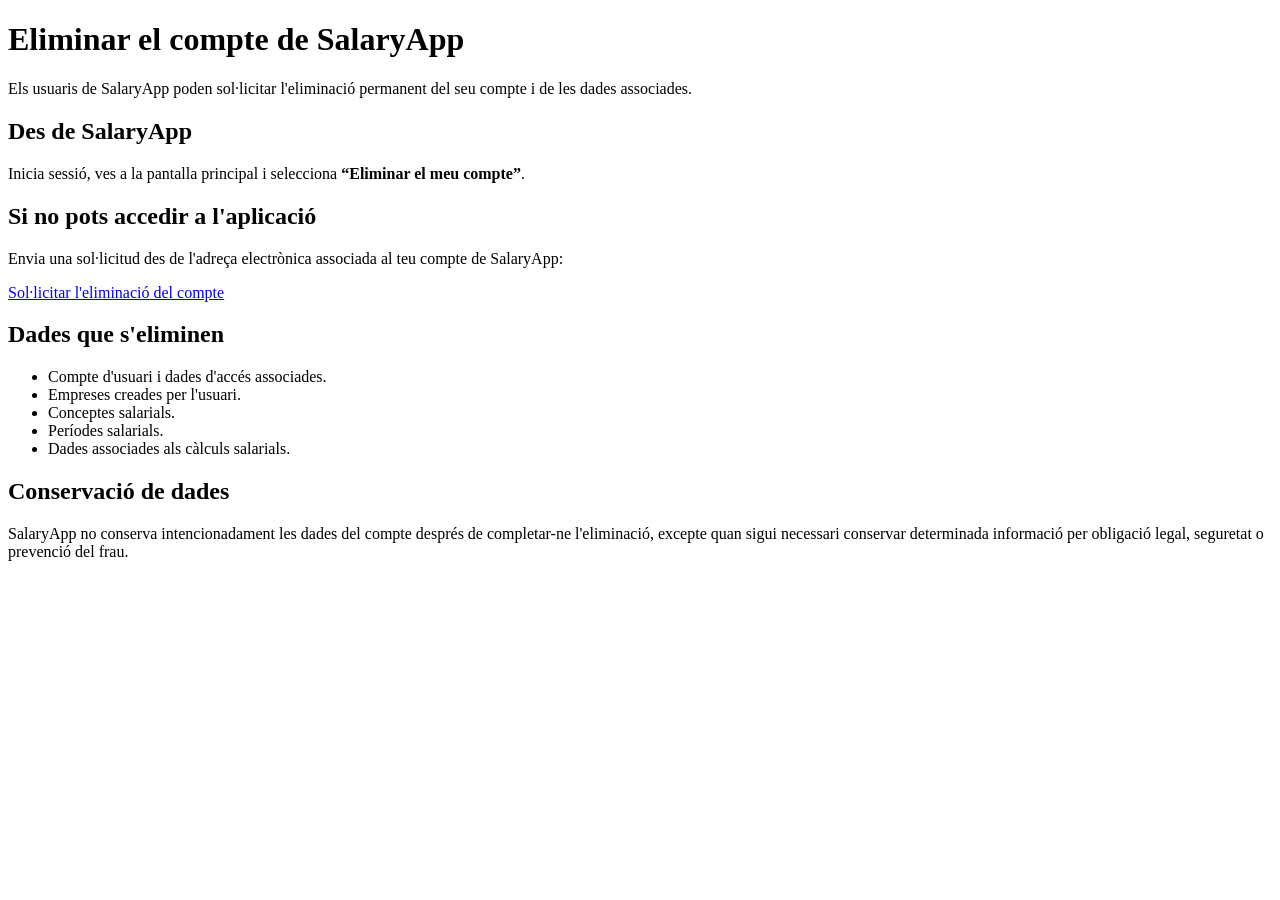
==== delete-account.html @ 2b09e12e "Add delete-account.html for account deletion process This file provides information on how to delete" ====
<!DOCTYPE html>
<html lang="ca">
<head>
  <meta charset="UTF-8">
  <meta name="viewport" content="width=device-width, initial-scale=1.0">
  <title>Eliminar el compte | SalaryApp</title>
</head>

<body>
  <main>
    <h1>Eliminar el compte de SalaryApp</h1>

    <p>
      Els usuaris de SalaryApp poden sol·licitar l'eliminació permanent
      del seu compte i de les dades associades.
    </p>

    <h2>Des de SalaryApp</h2>

    <p>
      Inicia sessió, ves a la pantalla principal i selecciona
      <strong>“Eliminar el meu compte”</strong>.
    </p>

    <h2>Si no pots accedir a l'aplicació</h2>

    <p>
      Envia una sol·licitud des de l'adreça electrònica associada al teu
      compte de SalaryApp:
    </p>

    <p>
      <a href="mailto:EL_TEU_CORREU?subject=Eliminació%20del%20compte%20SalaryApp">
        Sol·licitar l'eliminació del compte
      </a>
    </p>

    <h2>Dades que s'eliminen</h2>

    <ul>
      <li>Compte d'usuari i dades d'accés associades.</li>
      <li>Empreses creades per l'usuari.</li>
      <li>Conceptes salarials.</li>
      <li>Períodes salarials.</li>
      <li>Dades associades als càlculs salarials.</li>
    </ul>

    <h2>Conservació de dades</h2>

    <p>
      SalaryApp no conserva intencionadament les dades del compte després
      de completar-ne l'eliminació, excepte quan sigui necessari conservar
      determinada informació per obligació legal, seguretat o prevenció
      del frau.
    </p>
  </main>
</body>
</html>
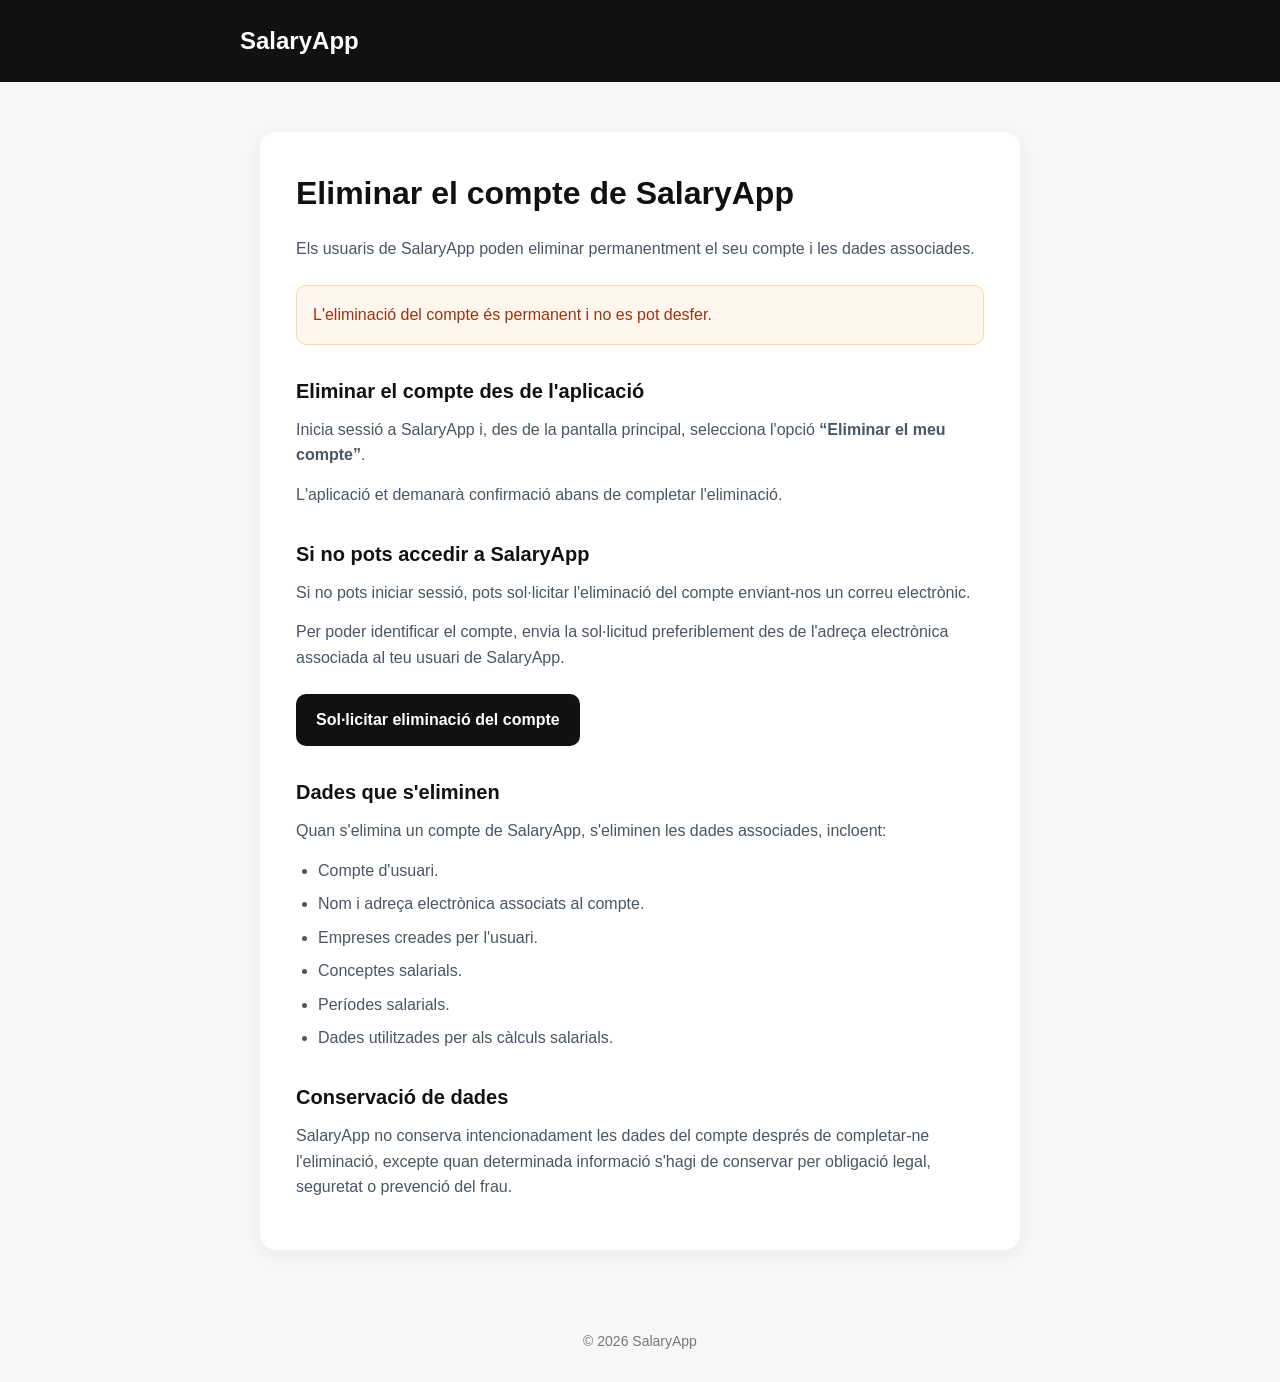
==== commit 487a1aaf: "Refactor delete-account.html for improved structure" ====
--- a/delete-account.html
+++ b/delete-account.html
@@ -1,58 +1,217 @@
 <!DOCTYPE html>
 <html lang="ca">
 <head>
-  <meta charset="UTF-8">
-  <meta name="viewport" content="width=device-width, initial-scale=1.0">
+  <meta charset="UTF-8" />
+  <meta name="viewport" content="width=device-width, initial-scale=1.0" />
+
   <title>Eliminar el compte | SalaryApp</title>
+
+  <style>
+    * {
+      box-sizing: border-box;
+      margin: 0;
+      padding: 0;
+    }
+
+    body {
+      font-family: Arial, Helvetica, sans-serif;
+      background: #f7f7f8;
+      color: #1f2937;
+      line-height: 1.6;
+    }
+
+    header {
+      background: #111111;
+      color: white;
+      padding: 22px 24px;
+    }
+
+    .header-content {
+      max-width: 800px;
+      margin: 0 auto;
+    }
+
+    .brand {
+      font-size: 24px;
+      font-weight: 700;
+    }
+
+    main {
+      max-width: 800px;
+      margin: 50px auto;
+      padding: 0 20px;
+    }
+
+    .card {
+      background: white;
+      border-radius: 16px;
+      padding: 36px;
+      box-shadow: 0 4px 18px rgba(0, 0, 0, 0.06);
+    }
+
+    h1 {
+      font-size: 32px;
+      margin-bottom: 16px;
+      color: #111111;
+    }
+
+    h2 {
+      font-size: 20px;
+      margin-top: 30px;
+      margin-bottom: 10px;
+      color: #111111;
+    }
+
+    p {
+      margin-bottom: 14px;
+      color: #4b5563;
+    }
+
+    ul {
+      margin: 12px 0 20px 22px;
+      color: #4b5563;
+    }
+
+    li {
+      margin-bottom: 8px;
+    }
+
+    .warning {
+      background: #fff7ed;
+      border: 1px solid #fed7aa;
+      border-radius: 10px;
+      padding: 16px;
+      margin: 24px 0;
+      color: #9a3412;
+    }
+
+    .button {
+      display: inline-block;
+      margin-top: 10px;
+      background: #111111;
+      color: white;
+      text-decoration: none;
+      padding: 13px 20px;
+      border-radius: 10px;
+      font-weight: 600;
+      transition: opacity 0.2s;
+    }
+
+    .button:hover {
+      opacity: 0.82;
+    }
+
+    footer {
+      text-align: center;
+      padding: 30px 20px;
+      color: #777777;
+      font-size: 14px;
+    }
+
+    @media (max-width: 600px) {
+      main {
+        margin: 25px auto;
+      }
+
+      .card {
+        padding: 24px;
+      }
+
+      h1 {
+        font-size: 26px;
+      }
+    }
+  </style>
 </head>
 
 <body>
+
+  <header>
+    <div class="header-content">
+      <div class="brand">SalaryApp</div>
+    </div>
+  </header>
+
   <main>
-    <h1>Eliminar el compte de SalaryApp</h1>
-
-    <p>
-      Els usuaris de SalaryApp poden sol·licitar l'eliminació permanent
-      del seu compte i de les dades associades.
-    </p>
-
-    <h2>Des de SalaryApp</h2>
-
-    <p>
-      Inicia sessió, ves a la pantalla principal i selecciona
-      <strong>“Eliminar el meu compte”</strong>.
-    </p>
-
-    <h2>Si no pots accedir a l'aplicació</h2>
-
-    <p>
-      Envia una sol·licitud des de l'adreça electrònica associada al teu
-      compte de SalaryApp:
-    </p>
-
-    <p>
-      <a href="mailto:EL_TEU_CORREU?subject=Eliminació%20del%20compte%20SalaryApp">
-        Sol·licitar l'eliminació del compte
+    <section class="card">
+
+      <h1>Eliminar el compte de SalaryApp</h1>
+
+      <p>
+        Els usuaris de SalaryApp poden eliminar permanentment
+        el seu compte i les dades associades.
+      </p>
+
+      <div class="warning">
+        L'eliminació del compte és permanent i no es pot desfer.
+      </div>
+
+      <h2>Eliminar el compte des de l'aplicació</h2>
+
+      <p>
+        Inicia sessió a SalaryApp i, des de la pantalla principal,
+        selecciona l'opció <strong>“Eliminar el meu compte”</strong>.
+      </p>
+
+      <p>
+        L'aplicació et demanarà confirmació abans de completar
+        l'eliminació.
+      </p>
+
+
+      <h2>Si no pots accedir a SalaryApp</h2>
+
+      <p>
+        Si no pots iniciar sessió, pots sol·licitar l'eliminació
+        del compte enviant-nos un correu electrònic.
+      </p>
+
+      <p>
+        Per poder identificar el compte, envia la sol·licitud
+        preferiblement des de l'adreça electrònica associada
+        al teu usuari de SalaryApp.
+      </p>
+
+      <a
+        class="button"
+        href="mailto:franquetandreu@gmail.com?subject=Eliminació%20del%20compte%20SalaryApp"
+      >
+        Sol·licitar eliminació del compte
       </a>
-    </p>
-
-    <h2>Dades que s'eliminen</h2>
-
-    <ul>
-      <li>Compte d'usuari i dades d'accés associades.</li>
-      <li>Empreses creades per l'usuari.</li>
-      <li>Conceptes salarials.</li>
-      <li>Períodes salarials.</li>
-      <li>Dades associades als càlculs salarials.</li>
-    </ul>
-
-    <h2>Conservació de dades</h2>
-
-    <p>
-      SalaryApp no conserva intencionadament les dades del compte després
-      de completar-ne l'eliminació, excepte quan sigui necessari conservar
-      determinada informació per obligació legal, seguretat o prevenció
-      del frau.
-    </p>
+
+
+      <h2>Dades que s'eliminen</h2>
+
+      <p>
+        Quan s'elimina un compte de SalaryApp, s'eliminen
+        les dades associades, incloent:
+      </p>
+
+      <ul>
+        <li>Compte d'usuari.</li>
+        <li>Nom i adreça electrònica associats al compte.</li>
+        <li>Empreses creades per l'usuari.</li>
+        <li>Conceptes salarials.</li>
+        <li>Períodes salarials.</li>
+        <li>Dades utilitzades per als càlculs salarials.</li>
+      </ul>
+
+
+      <h2>Conservació de dades</h2>
+
+      <p>
+        SalaryApp no conserva intencionadament les dades del compte
+        després de completar-ne l'eliminació, excepte quan determinada
+        informació s'hagi de conservar per obligació legal, seguretat
+        o prevenció del frau.
+      </p>
+
+    </section>
   </main>
+
+  <footer>
+    © 2026 SalaryApp
+  </footer>
+
 </body>
 </html>
